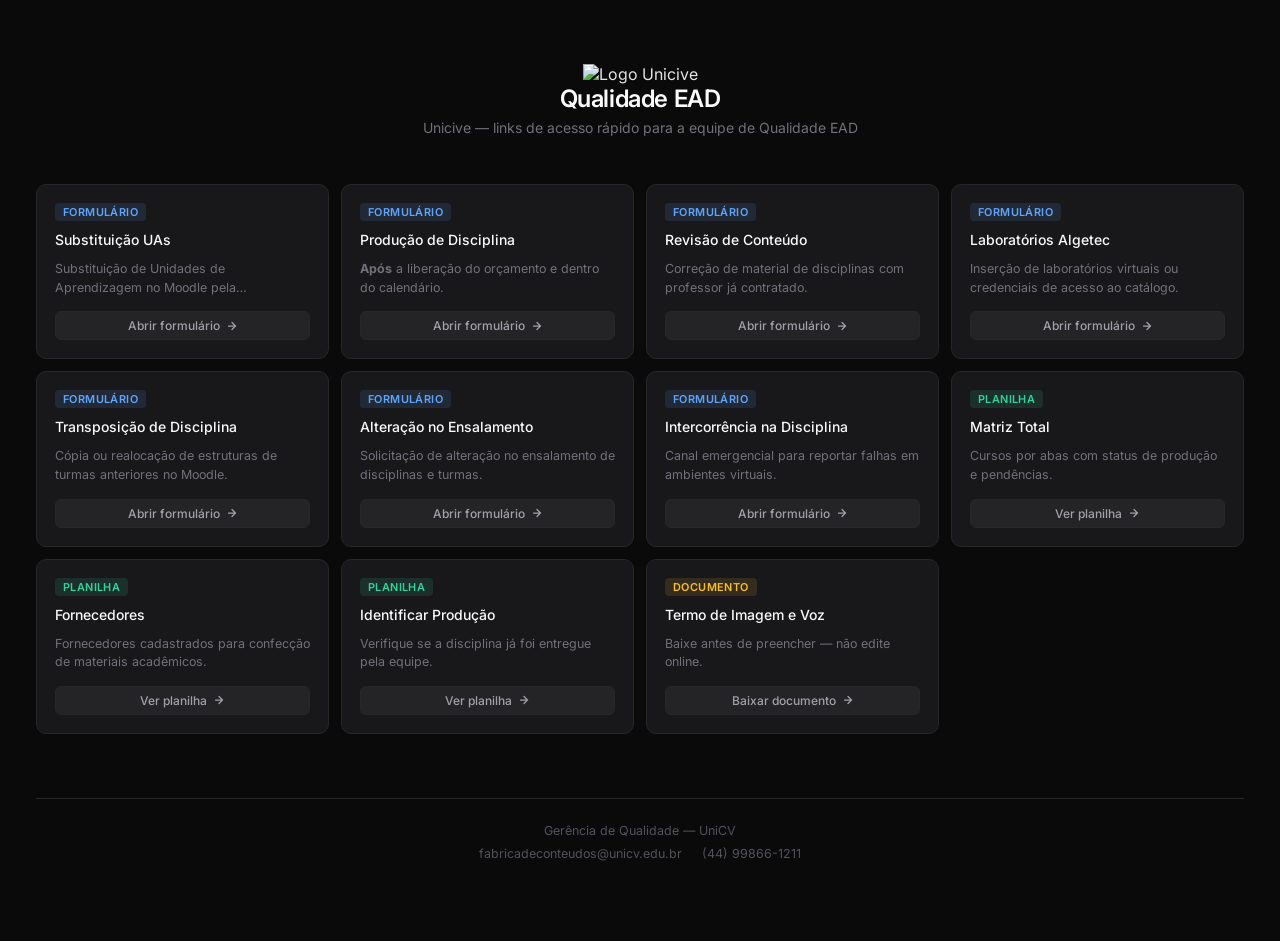
==== Gerência de Qualidade.html @ 71dc6429 "feat: add project assets and configure Live Server port settings" ====
<!DOCTYPE html>
<html lang="pt-BR">
<head>
  <meta charset="UTF-8">
  <meta name="viewport" content="width=device-width, initial-scale=1.0">
  <title>Qualidade EAD — Unicive</title>
  <link rel="preconnect" href="https://fonts.googleapis.com">
  <link rel="preconnect" href="https://fonts.gstatic.com" crossorigin>
  <link href="https://fonts.googleapis.com/css2?family=Inter:wght@400;500;600&display=swap" rel="stylesheet">
  <style>
    /* fluid container grows on large screens */
    * { box-sizing: border-box; margin: 0; padding: 0; }

    body {
      font-family: 'Inter', sans-serif;
      background: #0a0a0b;
      color: #e4e4e7;
      min-height: 100vh;
      -webkit-font-smoothing: antialiased;
    }

    .wrap {
      max-width: 1280px;
      margin: 0 auto;
      padding: 72px 48px 96px;
    }

    /* — Header — */
    .header {
      text-align: center;
      margin-bottom: 48px;
    }
    h1 {
      font-size: 1.5rem;
      font-weight: 600;
      color: #fafafa;
      letter-spacing: -.4px;
      margin-bottom: 6px;
    }
    .sub {
      font-size: .875rem;
      color: #71717a;
    }

    /* — Card button — */
    .btn {
      display: inline-flex;
      align-items: center;
      gap: 6px;
      margin-top: 4px;
      padding: 6px 12px;
      border-radius: 6px;
      background: rgba(255,255,255,.05);
      border: 1px solid #27272a;
      font-size: .75rem;
      font-weight: 500;
      color: #a1a1aa;
      cursor: pointer;
      transition: background .15s, border-color .15s, color .15s;
      width: 100%;
      justify-content: center;
    }
    a.card:hover .btn {
      background: rgba(255,255,255,.09);
      border-color: #3f3f46;
      color: #fafafa;
    }
    .btn svg {
      width: 12px; height: 12px; flex-shrink: 0;
      transition: transform .2s ease;
    }
    a.card:hover .btn svg { transform: translateX(4px); }

    /* — Stagger fade-in — */
    @keyframes fadeUp {
      from { opacity: 0; transform: translateY(10px); }
      to   { opacity: 1; transform: translateY(0); }
    }
    a.card {
      animation: fadeUp .35s ease both;
    }
    a.card:nth-child(1)  { animation-delay: .03s }
    a.card:nth-child(2)  { animation-delay: .06s }
    a.card:nth-child(3)  { animation-delay: .09s }
    a.card:nth-child(4)  { animation-delay: .12s }
    a.card:nth-child(5)  { animation-delay: .15s }
    a.card:nth-child(6)  { animation-delay: .18s }
    a.card:nth-child(7)  { animation-delay: .21s }
    a.card:nth-child(8)  { animation-delay: .24s }
    a.card:nth-child(9)  { animation-delay: .27s }
    a.card:nth-child(10) { animation-delay: .30s }
    a.card:nth-child(11) { animation-delay: .33s }

    /* — Grid — */
    .grid {
      display: grid;
      grid-template-columns: repeat(4, 1fr);
      gap: 12px;
    }

    /* — Card — */
    a.card {
      display: flex;
      flex-direction: column;
      gap: 10px;
      padding: 18px;
      background: #18181b;
      border: 1px solid #27272a;
      border-radius: 10px;
      text-decoration: none;
      color: inherit;
      transition: background .2s, border-color .2s, transform .2s, box-shadow .2s;
    }
    a.card:hover {
      background: #1c1c1f;
      border-color: #3f3f46;
      transform: translateY(-3px);
      box-shadow: 0 12px 32px rgba(0,0,0,.5);
    }

    .badge {
      display: inline-block;
      font-size: .68rem;
      font-weight: 600;
      letter-spacing: .4px;
      text-transform: uppercase;
      padding: 2px 8px;
      border-radius: 4px;
      width: fit-content;
    }
    .badge-form  { background: rgba(96,165,250,.12); color: #60a5fa; }
    .badge-sheet { background: rgba(52,211,153,.12);  color: #34d399; }
    .badge-doc   { background: rgba(251,191,36,.12);  color: #fbbf24; }

    .card-title {
      font-size: .875rem;
      font-weight: 500;
      color: #fafafa;
      line-height: 1.35;
    }
    .card-desc {
      font-size: .78rem;
      color: #71717a;
      line-height: 1.5;
      flex: 1;
      display: -webkit-box;
      -webkit-line-clamp: 2;
      -webkit-box-orient: vertical;
      overflow: hidden;
    }

    /* — Footer — */
    footer {
      margin-top: 64px;
      padding-top: 24px;
      border-top: 1px solid #27272a;
      font-size: .78rem;
      color: #52525b;
      display: flex;
      flex-direction: column;
      align-items: center;
      gap: 8px;
      text-align: center;
    }
    .footer-links { display: flex; gap: 20px; flex-wrap: wrap; justify-content: center; }
    footer a { color: #52525b; text-decoration: none; transition: color .15s; }
    footer a:hover { color: #a1a1aa; }

    /* ── Breakpoints ── */

    /* Large desktops (up to 1600px): 4 cols already set, just tighten padding */
    @media (max-width: 1400px) {
      .wrap { padding: 64px 36px 80px; }
    }

    /* Small desktops / large tablets: 3 cols */
    @media (max-width: 1100px) {
      .grid { grid-template-columns: repeat(3, 1fr); }
      .wrap { padding: 56px 28px 72px; }
    }

    /* Tablets: 2 cols */
    @media (max-width: 720px) {
      .grid { grid-template-columns: repeat(2, 1fr); gap: 10px; }
      .wrap { padding: 40px 20px 60px; }
      h1 { font-size: 1.25rem; }
    }

    /* Mobile: 1 col */
    @media (max-width: 440px) {
      .grid { grid-template-columns: 1fr; }
      .wrap { padding: 32px 16px 52px; }
      h1 { font-size: 1.1rem; }
      a.card { padding: 14px; }
    }
  </style>
</head>
<body>
<div class="wrap">

  <div class="header">
    <img src="logo.svg" alt="Logo Unicive">
    <h1>Qualidade EAD</h1>
    <p class="sub">Unicive — links de acesso rápido para a equipe de Qualidade EAD</p>
  </div>

  <div class="grid">

    <a class="card" href="https://runrun.it/share/form/UvMCXlqWgT1iRnIw" target="_blank" rel="noopener">
      <span class="badge badge-form">Formulário</span>
      <p class="card-title">Substituição UAs</p>
      <p class="card-desc">Substituição de Unidades de Aprendizagem no Moodle pela coordenação.</p>
      <span class="btn">Abrir formulário <svg viewBox="0 0 24 24" fill="none" stroke="currentColor" stroke-width="2.5" stroke-linecap="round"><path d="M5 12h14M12 5l7 7-7 7"/></svg></span>
    </a>

    <a class="card" href="https://runrun.it/share/form/0Vyzsths413RiZTF" target="_blank" rel="noopener">
      <span class="badge badge-form">Formulário</span>
      <p class="card-title">Produção de Disciplina</p>
      <p class="card-desc"><strong>Após</strong> a liberação do orçamento e dentro do calendário.</p>
      <span class="btn">Abrir formulário <svg viewBox="0 0 24 24" fill="none" stroke="currentColor" stroke-width="2.5" stroke-linecap="round"><path d="M5 12h14M12 5l7 7-7 7"/></svg></span>
    </a>

    <a class="card" href="https://runrun.it/share/form/S6bYgNSSg16I5kpz" target="_blank" rel="noopener">
      <span class="badge badge-form">Formulário</span>
      <p class="card-title">Revisão de Conteúdo</p>
      <p class="card-desc">Correção de material de disciplinas com professor já contratado.</p>
      <span class="btn">Abrir formulário <svg viewBox="0 0 24 24" fill="none" stroke="currentColor" stroke-width="2.5" stroke-linecap="round"><path d="M5 12h14M12 5l7 7-7 7"/></svg></span>
    </a>

    <a class="card" href="https://runrun.it/share/form/FIbqNz6nEiJIp_tn" target="_blank" rel="noopener">
      <span class="badge badge-form">Formulário</span>
      <p class="card-title">Laboratórios Algetec</p>
      <p class="card-desc">Inserção de laboratórios virtuais ou credenciais de acesso ao catálogo.</p>
      <span class="btn">Abrir formulário <svg viewBox="0 0 24 24" fill="none" stroke="currentColor" stroke-width="2.5" stroke-linecap="round"><path d="M5 12h14M12 5l7 7-7 7"/></svg></span>
    </a>

    <a class="card" href="https://runrun.it/share/form/7E9oxLa6huRSuppD" target="_blank" rel="noopener">
      <span class="badge badge-form">Formulário</span>
      <p class="card-title">Transposição de Disciplina</p>
      <p class="card-desc">Cópia ou realocação de estruturas de turmas anteriores no Moodle.</p>
      <span class="btn">Abrir formulário <svg viewBox="0 0 24 24" fill="none" stroke="currentColor" stroke-width="2.5" stroke-linecap="round"><path d="M5 12h14M12 5l7 7-7 7"/></svg></span>
    </a>

    <a class="card" href="https://runrun.it/share/form/qeu8bL6aFPXRz3Ip" target="_blank" rel="noopener">
      <span class="badge badge-form">Formulário</span>
      <p class="card-title">Alteração no Ensalamento</p>
      <p class="card-desc">Solicitação de alteração no ensalamento de disciplinas e turmas.</p>
      <span class="btn">Abrir formulário <svg viewBox="0 0 24 24" fill="none" stroke="currentColor" stroke-width="2.5" stroke-linecap="round"><path d="M5 12h14M12 5l7 7-7 7"/></svg></span>
    </a>

    <a class="card" href="https://runrun.it/share/form/XY16iflMIi8t0_rU" target="_blank" rel="noopener">
      <span class="badge badge-form">Formulário</span>
      <p class="card-title">Intercorrência na Disciplina</p>
      <p class="card-desc">Canal emergencial para reportar falhas em ambientes virtuais.</p>
      <span class="btn">Abrir formulário <svg viewBox="0 0 24 24" fill="none" stroke="currentColor" stroke-width="2.5" stroke-linecap="round"><path d="M5 12h14M12 5l7 7-7 7"/></svg></span>
    </a>

    <a class="card" href="https://docs.google.com/spreadsheets/d/101m5s-qMh2T-IgPeoS_BeTkS9Az1cNNQ4LvA1fuymQo/edit?gid=1886870602" target="_blank" rel="noopener">
      <span class="badge badge-sheet">Planilha</span>
      <p class="card-title">Matriz Total</p>
      <p class="card-desc">Cursos por abas com status de produção e pendências.</p>
      <span class="btn">Ver planilha <svg viewBox="0 0 24 24" fill="none" stroke="currentColor" stroke-width="2.5" stroke-linecap="round"><path d="M5 12h14M12 5l7 7-7 7"/></svg></span>
    </a>

    <a class="card" href="https://docs.google.com/spreadsheets/d/1RUAUDkiFKtbMwJzZFsLuruGt8J5fYvOsbNyUq6jo9Ig/edit?gid=1143043374" target="_blank" rel="noopener">
      <span class="badge badge-sheet">Planilha</span>
      <p class="card-title">Fornecedores</p>
      <p class="card-desc">Fornecedores cadastrados para confecção de materiais acadêmicos.</p>
      <span class="btn">Ver planilha <svg viewBox="0 0 24 24" fill="none" stroke="currentColor" stroke-width="2.5" stroke-linecap="round"><path d="M5 12h14M12 5l7 7-7 7"/></svg></span>
    </a>

    <a class="card" href="https://docs.google.com/spreadsheets/d/1ospp6e2L02UHIhVf69Wh7M__BaYWE_qShFGlPBnE34o/edit?gid=12991798" target="_blank" rel="noopener">
      <span class="badge badge-sheet">Planilha</span>
      <p class="card-title">Identificar Produção</p>
      <p class="card-desc">Verifique se a disciplina já foi entregue pela equipe.</p>
      <span class="btn">Ver planilha <svg viewBox="0 0 24 24" fill="none" stroke="currentColor" stroke-width="2.5" stroke-linecap="round"><path d="M5 12h14M12 5l7 7-7 7"/></svg></span>
    </a>

    <a class="card" href="https://docs.google.com/document/d/1w126FSK_g724o0vfdFe8SNcCQPbvOquythyNoyGgrNc/edit?tab=t.0" target="_blank" rel="noopener">
      <span class="badge badge-doc">Documento</span>
      <p class="card-title">Termo de Imagem e Voz</p>
      <p class="card-desc">Baixe antes de preencher — não edite online.</p>
      <span class="btn">Baixar documento <svg viewBox="0 0 24 24" fill="none" stroke="currentColor" stroke-width="2.5" stroke-linecap="round"><path d="M5 12h14M12 5l7 7-7 7"/></svg></span>
    </a>

  </div>

  <footer>
    <span>Gerência de Qualidade — UniCV</span>
    <div class="footer-links">
      <a href="mailto:fabricadeconteudos@unicv.edu.br">fabricadeconteudos@unicv.edu.br</a>
      <span>(44) 99866-1211</span>
    </div>
  </footer>

</div>
</body>
</html>
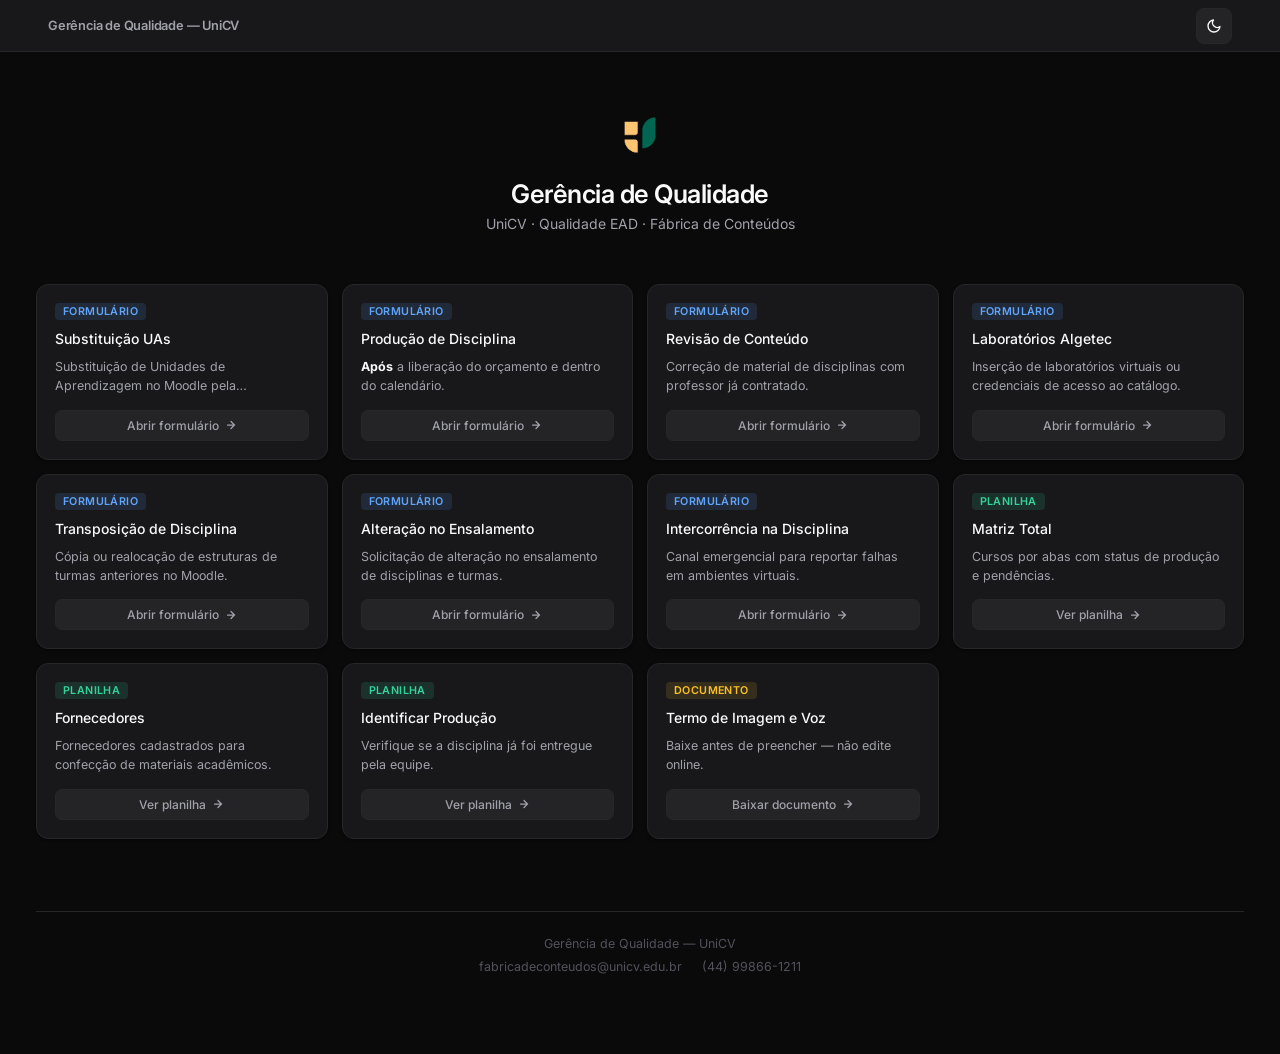
==== commit c4f073e5: "Please provide the code changes or file diffs you would like me to summarize." ====
--- a/Gerência de Qualidade.html
+++ b/Gerência de Qualidade.html
@@ -1,285 +1,431 @@
 <!DOCTYPE html>
-<html lang="pt-BR">
+<html lang="pt-BR" data-theme="dark">
 <head>
   <meta charset="UTF-8">
   <meta name="viewport" content="width=device-width, initial-scale=1.0">
-  <title>Qualidade EAD — Unicive</title>
+  <title>Gerência de Qualidade — UniCV</title>
   <link rel="preconnect" href="https://fonts.googleapis.com">
   <link rel="preconnect" href="https://fonts.gstatic.com" crossorigin>
   <link href="https://fonts.googleapis.com/css2?family=Inter:wght@400;500;600&display=swap" rel="stylesheet">
   <style>
-    /* fluid container grows on large screens */
-    * { box-sizing: border-box; margin: 0; padding: 0; }
+    /* ── Tokens ── */
+    :root { --ease: cubic-bezier(.4,0,.2,1); }
+
+    [data-theme="dark"] {
+      --bg:           #0a0a0b;
+      --surface:      #18181b;
+      --surface-alt:  #1e1e21;
+      --border:       #27272a;
+      --border-hover: #3f3f46;
+      --text:         #fafafa;
+      --muted:        #a1a1aa;
+      --subtle:       #52525b;
+      --btn-bg:       rgba(255,255,255,.05);
+      --btn-bg-hov:   rgba(255,255,255,.1);
+      --sh-card:      0 1px 3px rgba(0,0,0,.5);
+      --sh-hov-form:  0 12px 32px rgba(96,165,250,.15);
+      --sh-hov-sheet: 0 12px 32px rgba(52,211,153,.12);
+      --sh-hov-doc:   0 12px 32px rgba(251,191,36,.12);
+    }
+
+    [data-theme="light"] {
+      --bg:           #f4f4f5;
+      --surface:      #ffffff;
+      --surface-alt:  #fafafa;
+      --border:       #e4e4e7;
+      --border-hover: #a1a1aa;
+      --text:         #09090b;
+      --muted:        #52525b;
+      --subtle:       #a1a1aa;
+      --btn-bg:       rgba(0,0,0,.04);
+      --btn-bg-hov:   rgba(0,0,0,.08);
+      --sh-card:      0 1px 3px rgba(0,0,0,.08), 0 0 0 1px rgba(0,0,0,.04);
+      --sh-hov-form:  0 12px 32px rgba(96,165,250,.2);
+      --sh-hov-sheet: 0 12px 32px rgba(52,211,153,.16);
+      --sh-hov-doc:   0 12px 32px rgba(251,191,36,.16);
+    }
+
+    *, *::before, *::after { box-sizing: border-box; margin: 0; padding: 0; }
 
     body {
       font-family: 'Inter', sans-serif;
-      background: #0a0a0b;
-      color: #e4e4e7;
+      background: var(--bg);
+      color: var(--text);
       min-height: 100vh;
       -webkit-font-smoothing: antialiased;
-    }
-
+      transition: background .3s var(--ease), color .3s var(--ease);
+    }
+
+    /* ── Topbar ── */
+    .topbar {
+      position: sticky;
+      top: 0; z-index: 99;
+      height: 52px;
+      background: var(--surface);
+      border-bottom: 1px solid var(--border);
+      backdrop-filter: blur(14px);
+      display: flex;
+      align-items: center;
+      justify-content: space-between;
+      padding: 0 48px;
+      transition: background .3s var(--ease), border-color .3s var(--ease);
+    }
+
+    .topbar-brand {
+      font-size: .8rem;
+      font-weight: 600;
+      color: var(--muted);
+      letter-spacing: -.2px;
+      transition: color .3s;
+    }
+
+    #theme-btn {
+      width: 36px; height: 36px;
+      border-radius: 8px;
+      border: 1px solid var(--border);
+      background: var(--btn-bg);
+      color: var(--text);
+      cursor: pointer;
+      display: flex; align-items: center; justify-content: center;
+      transition: background .2s, border-color .2s, transform .25s var(--ease);
+      flex-shrink: 0;
+    }
+    #theme-btn:hover {
+      background: var(--btn-bg-hov);
+      border-color: var(--border-hover);
+      transform: rotate(20deg) scale(1.05);
+    }
+    #theme-btn svg { width: 16px; height: 16px; pointer-events: none; }
+    .i-moon { display: block; }
+    .i-sun  { display: none; }
+    [data-theme="light"] .i-moon { display: none; }
+    [data-theme="light"] .i-sun  { display: block; }
+
+    /* ── Wrapper ── */
     .wrap {
       max-width: 1280px;
       margin: 0 auto;
-      padding: 72px 48px 96px;
-    }
-
-    /* — Header — */
+      padding: 60px 48px 96px;
+    }
+
+    /* ── Header ── */
     .header {
       text-align: center;
-      margin-bottom: 48px;
-    }
+      margin-bottom: 52px;
+      animation: fadeDown .45s var(--ease) both;
+    }
+
+    .logo-img {
+      width: 54px; height: 54px;
+      border-radius: 12px;
+      object-fit: contain;
+      display: block;
+      margin: 0 auto 16px;
+      transition: transform .3s var(--ease);
+    }
+    .logo-img:hover { transform: scale(1.06); }
+
+    .logo-icon {
+      width: 54px; height: 54px;
+      border-radius: 12px;
+      background: linear-gradient(135deg, #5bdc9e, #2fc87e);
+      display: flex; align-items: center; justify-content: center;
+      margin: 0 auto 16px;
+      box-shadow: 0 0 24px rgba(91,220,158,.25);
+      transition: transform .3s var(--ease);
+    }
+    .logo-icon:hover { transform: scale(1.06); }
+    .logo-icon svg { width: 26px; height: 26px; fill: #042819; }
+
     h1 {
-      font-size: 1.5rem;
+      font-size: 1.6rem;
       font-weight: 600;
-      color: #fafafa;
-      letter-spacing: -.4px;
+      color: var(--text);
+      letter-spacing: -.5px;
       margin-bottom: 6px;
+      transition: color .3s;
     }
     .sub {
       font-size: .875rem;
-      color: #71717a;
-    }
-
-    /* — Card button — */
-    .btn {
-      display: inline-flex;
-      align-items: center;
-      gap: 6px;
-      margin-top: 4px;
-      padding: 6px 12px;
-      border-radius: 6px;
-      background: rgba(255,255,255,.05);
-      border: 1px solid #27272a;
-      font-size: .75rem;
-      font-weight: 500;
-      color: #a1a1aa;
-      cursor: pointer;
-      transition: background .15s, border-color .15s, color .15s;
-      width: 100%;
-      justify-content: center;
-    }
-    a.card:hover .btn {
-      background: rgba(255,255,255,.09);
-      border-color: #3f3f46;
-      color: #fafafa;
-    }
-    .btn svg {
-      width: 12px; height: 12px; flex-shrink: 0;
-      transition: transform .2s ease;
-    }
-    a.card:hover .btn svg { transform: translateX(4px); }
-
-    /* — Stagger fade-in — */
-    @keyframes fadeUp {
-      from { opacity: 0; transform: translateY(10px); }
-      to   { opacity: 1; transform: translateY(0); }
-    }
-    a.card {
-      animation: fadeUp .35s ease both;
-    }
-    a.card:nth-child(1)  { animation-delay: .03s }
-    a.card:nth-child(2)  { animation-delay: .06s }
-    a.card:nth-child(3)  { animation-delay: .09s }
-    a.card:nth-child(4)  { animation-delay: .12s }
-    a.card:nth-child(5)  { animation-delay: .15s }
-    a.card:nth-child(6)  { animation-delay: .18s }
-    a.card:nth-child(7)  { animation-delay: .21s }
-    a.card:nth-child(8)  { animation-delay: .24s }
-    a.card:nth-child(9)  { animation-delay: .27s }
-    a.card:nth-child(10) { animation-delay: .30s }
-    a.card:nth-child(11) { animation-delay: .33s }
-
-    /* — Grid — */
+      color: var(--muted);
+      transition: color .3s;
+    }
+
+    /* ── Grid ── */
     .grid {
       display: grid;
       grid-template-columns: repeat(4, 1fr);
-      gap: 12px;
-    }
-
-    /* — Card — */
+      gap: 14px;
+    }
+
+    /* ── Cards ── */
     a.card {
       display: flex;
       flex-direction: column;
       gap: 10px;
       padding: 18px;
-      background: #18181b;
-      border: 1px solid #27272a;
-      border-radius: 10px;
+      background: var(--surface);
+      border: 1px solid var(--border);
+      border-radius: 12px;
       text-decoration: none;
       color: inherit;
-      transition: background .2s, border-color .2s, transform .2s, box-shadow .2s;
-    }
-    a.card:hover {
-      background: #1c1c1f;
-      border-color: #3f3f46;
-      transform: translateY(-3px);
-      box-shadow: 0 12px 32px rgba(0,0,0,.5);
-    }
-
+      box-shadow: var(--sh-card);
+      position: relative;
+      overflow: hidden;
+      transition:
+        background .22s var(--ease),
+        border-color .22s var(--ease),
+        transform .22s var(--ease),
+        box-shadow .22s var(--ease);
+
+      animation: fadeUp .4s var(--ease) both;
+    }
+
+    /* Top accent line per type */
+    a.card::before {
+      content: '';
+      position: absolute;
+      top: 0; left: 0; right: 0; height: 2px;
+      background: var(--accent-color, #5bdc9e);
+      transform: scaleX(0);
+      transform-origin: left;
+      transition: transform .28s var(--ease);
+    }
+    a.card:hover::before { transform: scaleX(1); }
+
+    a.card.f { --accent-color: #60a5fa; }
+    a.card.s { --accent-color: #34d399; }
+    a.card.d { --accent-color: #fbbf24; }
+
+    a.card:hover { background: var(--surface-alt); border-color: var(--border-hover); transform: translateY(-4px); }
+    a.card.f:hover { box-shadow: var(--sh-hov-form); }
+    a.card.s:hover { box-shadow: var(--sh-hov-sheet); }
+    a.card.d:hover { box-shadow: var(--sh-hov-doc); }
+
+    /* Stagger */
+    a.card:nth-child(1)  { animation-delay:.04s }
+    a.card:nth-child(2)  { animation-delay:.08s }
+    a.card:nth-child(3)  { animation-delay:.12s }
+    a.card:nth-child(4)  { animation-delay:.16s }
+    a.card:nth-child(5)  { animation-delay:.20s }
+    a.card:nth-child(6)  { animation-delay:.24s }
+    a.card:nth-child(7)  { animation-delay:.28s }
+    a.card:nth-child(8)  { animation-delay:.32s }
+    a.card:nth-child(9)  { animation-delay:.36s }
+    a.card:nth-child(10) { animation-delay:.40s }
+    a.card:nth-child(11) { animation-delay:.44s }
+
+    /* ── Badge ── */
     .badge {
       display: inline-block;
-      font-size: .68rem;
-      font-weight: 600;
-      letter-spacing: .4px;
-      text-transform: uppercase;
-      padding: 2px 8px;
-      border-radius: 4px;
+      font-size: .67rem; font-weight: 600;
+      letter-spacing: .4px; text-transform: uppercase;
+      padding: 2px 8px; border-radius: 4px;
       width: fit-content;
     }
-    .badge-form  { background: rgba(96,165,250,.12); color: #60a5fa; }
-    .badge-sheet { background: rgba(52,211,153,.12);  color: #34d399; }
-    .badge-doc   { background: rgba(251,191,36,.12);  color: #fbbf24; }
-
-    .card-title {
-      font-size: .875rem;
-      font-weight: 500;
-      color: #fafafa;
-      line-height: 1.35;
-    }
-    .card-desc {
-      font-size: .78rem;
-      color: #71717a;
-      line-height: 1.5;
-      flex: 1;
+    .bf { background: rgba(96,165,250,.13); color: #60a5fa; }
+    .bs { background: rgba(52,211,153,.13);  color: #34d399; }
+    .bd { background: rgba(251,191,36,.13);  color: #fbbf24; }
+    [data-theme="light"] .bf { background: rgba(96,165,250,.15); }
+    [data-theme="light"] .bs { background: rgba(52,211,153,.15); }
+    [data-theme="light"] .bd { background: rgba(251,191,36,.15); }
+
+    /* ── Card text ── */
+    .ct {
+      font-size: .875rem; font-weight: 500;
+      color: var(--text); line-height: 1.3;
+      transition: color .3s;
+    }
+    .cd {
+      font-size: .78rem; color: var(--muted);
+      line-height: 1.5; flex: 1;
       display: -webkit-box;
       -webkit-line-clamp: 2;
       -webkit-box-orient: vertical;
       overflow: hidden;
-    }
-
-    /* — Footer — */
+      transition: color .3s;
+    }
+    .cd strong { color: var(--text); }
+
+    /* ── Button ── */
+    .btn {
+      display: inline-flex; align-items: center;
+      justify-content: center; gap: 6px;
+      margin-top: 4px; padding: 7px 12px;
+      border-radius: 7px;
+      background: var(--btn-bg);
+      border: 1px solid var(--border);
+      font-size: .75rem; font-weight: 500;
+      color: var(--muted);
+      width: 100%;
+      transition: background .2s, border-color .2s, color .2s;
+    }
+    .btn svg { width: 12px; height: 12px; flex-shrink: 0; transition: transform .22s var(--ease); }
+    a.card:hover .btn { background: var(--btn-bg-hov); border-color: var(--border-hover); color: var(--text); }
+    a.card:hover .btn svg { transform: translateX(4px); }
+
+    /* ── Footer ── */
     footer {
-      margin-top: 64px;
-      padding-top: 24px;
-      border-top: 1px solid #27272a;
-      font-size: .78rem;
-      color: #52525b;
-      display: flex;
-      flex-direction: column;
-      align-items: center;
-      gap: 8px;
-      text-align: center;
-    }
-    .footer-links { display: flex; gap: 20px; flex-wrap: wrap; justify-content: center; }
-    footer a { color: #52525b; text-decoration: none; transition: color .15s; }
-    footer a:hover { color: #a1a1aa; }
-
-    /* ── Breakpoints ── */
-
-    /* Large desktops (up to 1600px): 4 cols already set, just tighten padding */
-    @media (max-width: 1400px) {
-      .wrap { padding: 64px 36px 80px; }
-    }
-
-    /* Small desktops / large tablets: 3 cols */
-    @media (max-width: 1100px) {
-      .grid { grid-template-columns: repeat(3, 1fr); }
-      .wrap { padding: 56px 28px 72px; }
-    }
-
-    /* Tablets: 2 cols */
-    @media (max-width: 720px) {
-      .grid { grid-template-columns: repeat(2, 1fr); gap: 10px; }
-      .wrap { padding: 40px 20px 60px; }
-      h1 { font-size: 1.25rem; }
-    }
-
-    /* Mobile: 1 col */
-    @media (max-width: 440px) {
-      .grid { grid-template-columns: 1fr; }
-      .wrap { padding: 32px 16px 52px; }
-      h1 { font-size: 1.1rem; }
-      a.card { padding: 14px; }
-    }
+      margin-top: 72px; padding-top: 24px;
+      border-top: 1px solid var(--border);
+      font-size: .78rem; color: var(--subtle);
+      display: flex; flex-direction: column;
+      align-items: center; gap: 8px; text-align: center;
+      transition: color .3s, border-color .3s;
+      animation: fadeUp .5s .25s var(--ease) both;
+    }
+    .fl { display: flex; gap: 20px; flex-wrap: wrap; justify-content: center; }
+    footer a { color: var(--subtle); text-decoration: none; transition: color .15s; }
+    footer a:hover { color: var(--muted); }
+
+    /* ── Animations ── */
+    @keyframes fadeDown {
+      from { opacity:0; transform:translateY(-12px); }
+      to   { opacity:1; transform:translateY(0); }
+    }
+    @keyframes fadeUp {
+      from { opacity:0; transform:translateY(12px); }
+      to   { opacity:1; transform:translateY(0); }
+    }
+
+    /* ── Responsive ── */
+    @media (max-width:1400px) { .wrap { padding:56px 36px 80px; } }
+    @media (max-width:1100px) {
+      .grid { grid-template-columns:repeat(3,1fr); }
+      .wrap { padding:48px 28px 72px; }
+      .topbar { padding:0 28px; }
+    }
+    @media (max-width:720px) {
+      .grid { grid-template-columns:repeat(2,1fr); gap:10px; }
+      .wrap { padding:36px 20px 60px; }
+      .topbar { padding:0 20px; }
+      h1 { font-size:1.3rem; }
+    }
+    @media (max-width:440px) {
+      .grid { grid-template-columns:1fr; }
+      .wrap { padding:28px 16px 52px; }
+      a.card { padding:14px; }
+      h1 { font-size:1.1rem; }
+    }
+
+    ::-webkit-scrollbar { width:5px; }
+    ::-webkit-scrollbar-track { background:transparent; }
+    ::-webkit-scrollbar-thumb { background:var(--border); border-radius:99px; }
   </style>
 </head>
 <body>
+
+<!-- Topbar -->
+<div class="topbar">
+  <span class="topbar-brand">Gerência de Qualidade — UniCV</span>
+  <button id="theme-btn" aria-label="Alternar tema" title="Claro / Escuro">
+    <svg class="i-moon" viewBox="0 0 24 24" fill="none" stroke="currentColor" stroke-width="2" stroke-linecap="round" stroke-linejoin="round">
+      <path d="M21 12.79A9 9 0 1 1 11.21 3 7 7 0 0 0 21 12.79z"/>
+    </svg>
+    <svg class="i-sun" viewBox="0 0 24 24" fill="none" stroke="currentColor" stroke-width="2" stroke-linecap="round" stroke-linejoin="round">
+      <circle cx="12" cy="12" r="5"/>
+      <line x1="12" y1="1" x2="12" y2="3"/><line x1="12" y1="21" x2="12" y2="23"/>
+      <line x1="4.22" y1="4.22" x2="5.64" y2="5.64"/><line x1="18.36" y1="18.36" x2="19.78" y2="19.78"/>
+      <line x1="1" y1="12" x2="3" y2="12"/><line x1="21" y1="12" x2="23" y2="12"/>
+      <line x1="4.22" y1="19.78" x2="5.64" y2="18.36"/><line x1="18.36" y1="5.64" x2="19.78" y2="4.22"/>
+    </svg>
+  </button>
+</div>
+
 <div class="wrap">
 
+  <!-- Header -->
   <div class="header">
-    <img src="logo.svg" alt="Logo Unicive">
-    <h1>Qualidade EAD</h1>
-    <p class="sub">Unicive — links de acesso rápido para a equipe de Qualidade EAD</p>
+    <img
+      src="logo.png"
+      alt="Logo UniCV"
+      class="logo-img"
+      onerror="this.style.display='none'; document.getElementById('logo-icon').style.display='flex';"
+    >
+    <div class="logo-icon" id="logo-icon" style="display:none">
+      <svg viewBox="0 0 24 24"><path d="M12 2L2 7l10 5 10-5-10-5zM2 17l10 5 10-5M2 12l10 5 10-5"/></svg>
+    </div>
+    <h1>Gerência de Qualidade</h1>
+    <p class="sub">UniCV · Qualidade EAD · Fábrica de Conteúdos</p>
   </div>
 
+  <!-- Grid -->
   <div class="grid">
 
-    <a class="card" href="https://runrun.it/share/form/UvMCXlqWgT1iRnIw" target="_blank" rel="noopener">
-      <span class="badge badge-form">Formulário</span>
-      <p class="card-title">Substituição UAs</p>
-      <p class="card-desc">Substituição de Unidades de Aprendizagem no Moodle pela coordenação.</p>
-      <span class="btn">Abrir formulário <svg viewBox="0 0 24 24" fill="none" stroke="currentColor" stroke-width="2.5" stroke-linecap="round"><path d="M5 12h14M12 5l7 7-7 7"/></svg></span>
-    </a>
-
-    <a class="card" href="https://runrun.it/share/form/0Vyzsths413RiZTF" target="_blank" rel="noopener">
-      <span class="badge badge-form">Formulário</span>
-      <p class="card-title">Produção de Disciplina</p>
-      <p class="card-desc"><strong>Após</strong> a liberação do orçamento e dentro do calendário.</p>
-      <span class="btn">Abrir formulário <svg viewBox="0 0 24 24" fill="none" stroke="currentColor" stroke-width="2.5" stroke-linecap="round"><path d="M5 12h14M12 5l7 7-7 7"/></svg></span>
-    </a>
-
-    <a class="card" href="https://runrun.it/share/form/S6bYgNSSg16I5kpz" target="_blank" rel="noopener">
-      <span class="badge badge-form">Formulário</span>
-      <p class="card-title">Revisão de Conteúdo</p>
-      <p class="card-desc">Correção de material de disciplinas com professor já contratado.</p>
-      <span class="btn">Abrir formulário <svg viewBox="0 0 24 24" fill="none" stroke="currentColor" stroke-width="2.5" stroke-linecap="round"><path d="M5 12h14M12 5l7 7-7 7"/></svg></span>
-    </a>
-
-    <a class="card" href="https://runrun.it/share/form/FIbqNz6nEiJIp_tn" target="_blank" rel="noopener">
-      <span class="badge badge-form">Formulário</span>
-      <p class="card-title">Laboratórios Algetec</p>
-      <p class="card-desc">Inserção de laboratórios virtuais ou credenciais de acesso ao catálogo.</p>
-      <span class="btn">Abrir formulário <svg viewBox="0 0 24 24" fill="none" stroke="currentColor" stroke-width="2.5" stroke-linecap="round"><path d="M5 12h14M12 5l7 7-7 7"/></svg></span>
-    </a>
-
-    <a class="card" href="https://runrun.it/share/form/7E9oxLa6huRSuppD" target="_blank" rel="noopener">
-      <span class="badge badge-form">Formulário</span>
-      <p class="card-title">Transposição de Disciplina</p>
-      <p class="card-desc">Cópia ou realocação de estruturas de turmas anteriores no Moodle.</p>
-      <span class="btn">Abrir formulário <svg viewBox="0 0 24 24" fill="none" stroke="currentColor" stroke-width="2.5" stroke-linecap="round"><path d="M5 12h14M12 5l7 7-7 7"/></svg></span>
-    </a>
-
-    <a class="card" href="https://runrun.it/share/form/qeu8bL6aFPXRz3Ip" target="_blank" rel="noopener">
-      <span class="badge badge-form">Formulário</span>
-      <p class="card-title">Alteração no Ensalamento</p>
-      <p class="card-desc">Solicitação de alteração no ensalamento de disciplinas e turmas.</p>
-      <span class="btn">Abrir formulário <svg viewBox="0 0 24 24" fill="none" stroke="currentColor" stroke-width="2.5" stroke-linecap="round"><path d="M5 12h14M12 5l7 7-7 7"/></svg></span>
-    </a>
-
-    <a class="card" href="https://runrun.it/share/form/XY16iflMIi8t0_rU" target="_blank" rel="noopener">
-      <span class="badge badge-form">Formulário</span>
-      <p class="card-title">Intercorrência na Disciplina</p>
-      <p class="card-desc">Canal emergencial para reportar falhas em ambientes virtuais.</p>
-      <span class="btn">Abrir formulário <svg viewBox="0 0 24 24" fill="none" stroke="currentColor" stroke-width="2.5" stroke-linecap="round"><path d="M5 12h14M12 5l7 7-7 7"/></svg></span>
-    </a>
-
-    <a class="card" href="https://docs.google.com/spreadsheets/d/101m5s-qMh2T-IgPeoS_BeTkS9Az1cNNQ4LvA1fuymQo/edit?gid=1886870602" target="_blank" rel="noopener">
-      <span class="badge badge-sheet">Planilha</span>
-      <p class="card-title">Matriz Total</p>
-      <p class="card-desc">Cursos por abas com status de produção e pendências.</p>
+    <a class="card f" href="https://runrun.it/share/form/UvMCXlqWgT1iRnIw" target="_blank" rel="noopener">
+      <span class="badge bf">Formulário</span>
+      <p class="ct">Substituição UAs</p>
+      <p class="cd">Substituição de Unidades de Aprendizagem no Moodle pela coordenação.</p>
+      <span class="btn">Abrir formulário <svg viewBox="0 0 24 24" fill="none" stroke="currentColor" stroke-width="2.5" stroke-linecap="round"><path d="M5 12h14M12 5l7 7-7 7"/></svg></span>
+    </a>
+
+    <a class="card f" href="https://runrun.it/share/form/0Vyzsths413RiZTF" target="_blank" rel="noopener">
+      <span class="badge bf">Formulário</span>
+      <p class="ct">Produção de Disciplina</p>
+      <p class="cd"><strong>Após</strong> a liberação do orçamento e dentro do calendário.</p>
+      <span class="btn">Abrir formulário <svg viewBox="0 0 24 24" fill="none" stroke="currentColor" stroke-width="2.5" stroke-linecap="round"><path d="M5 12h14M12 5l7 7-7 7"/></svg></span>
+    </a>
+
+    <a class="card f" href="https://runrun.it/share/form/S6bYgNSSg16I5kpz" target="_blank" rel="noopener">
+      <span class="badge bf">Formulário</span>
+      <p class="ct">Revisão de Conteúdo</p>
+      <p class="cd">Correção de material de disciplinas com professor já contratado.</p>
+      <span class="btn">Abrir formulário <svg viewBox="0 0 24 24" fill="none" stroke="currentColor" stroke-width="2.5" stroke-linecap="round"><path d="M5 12h14M12 5l7 7-7 7"/></svg></span>
+    </a>
+
+    <a class="card f" href="https://runrun.it/share/form/FIbqNz6nEiJIp_tn" target="_blank" rel="noopener">
+      <span class="badge bf">Formulário</span>
+      <p class="ct">Laboratórios Algetec</p>
+      <p class="cd">Inserção de laboratórios virtuais ou credenciais de acesso ao catálogo.</p>
+      <span class="btn">Abrir formulário <svg viewBox="0 0 24 24" fill="none" stroke="currentColor" stroke-width="2.5" stroke-linecap="round"><path d="M5 12h14M12 5l7 7-7 7"/></svg></span>
+    </a>
+
+    <a class="card f" href="https://runrun.it/share/form/7E9oxLa6huRSuppD" target="_blank" rel="noopener">
+      <span class="badge bf">Formulário</span>
+      <p class="ct">Transposição de Disciplina</p>
+      <p class="cd">Cópia ou realocação de estruturas de turmas anteriores no Moodle.</p>
+      <span class="btn">Abrir formulário <svg viewBox="0 0 24 24" fill="none" stroke="currentColor" stroke-width="2.5" stroke-linecap="round"><path d="M5 12h14M12 5l7 7-7 7"/></svg></span>
+    </a>
+
+    <a class="card f" href="https://runrun.it/share/form/qeu8bL6aFPXRz3Ip" target="_blank" rel="noopener">
+      <span class="badge bf">Formulário</span>
+      <p class="ct">Alteração no Ensalamento</p>
+      <p class="cd">Solicitação de alteração no ensalamento de disciplinas e turmas.</p>
+      <span class="btn">Abrir formulário <svg viewBox="0 0 24 24" fill="none" stroke="currentColor" stroke-width="2.5" stroke-linecap="round"><path d="M5 12h14M12 5l7 7-7 7"/></svg></span>
+    </a>
+
+    <a class="card f" href="https://runrun.it/share/form/XY16iflMIi8t0_rU" target="_blank" rel="noopener">
+      <span class="badge bf">Formulário</span>
+      <p class="ct">Intercorrência na Disciplina</p>
+      <p class="cd">Canal emergencial para reportar falhas em ambientes virtuais.</p>
+      <span class="btn">Abrir formulário <svg viewBox="0 0 24 24" fill="none" stroke="currentColor" stroke-width="2.5" stroke-linecap="round"><path d="M5 12h14M12 5l7 7-7 7"/></svg></span>
+    </a>
+
+    <a class="card s" href="https://docs.google.com/spreadsheets/d/101m5s-qMh2T-IgPeoS_BeTkS9Az1cNNQ4LvA1fuymQo/edit?gid=1886870602" target="_blank" rel="noopener">
+      <span class="badge bs">Planilha</span>
+      <p class="ct">Matriz Total</p>
+      <p class="cd">Cursos por abas com status de produção e pendências.</p>
       <span class="btn">Ver planilha <svg viewBox="0 0 24 24" fill="none" stroke="currentColor" stroke-width="2.5" stroke-linecap="round"><path d="M5 12h14M12 5l7 7-7 7"/></svg></span>
     </a>
 
-    <a class="card" href="https://docs.google.com/spreadsheets/d/1RUAUDkiFKtbMwJzZFsLuruGt8J5fYvOsbNyUq6jo9Ig/edit?gid=1143043374" target="_blank" rel="noopener">
-      <span class="badge badge-sheet">Planilha</span>
-      <p class="card-title">Fornecedores</p>
-      <p class="card-desc">Fornecedores cadastrados para confecção de materiais acadêmicos.</p>
+    <a class="card s" href="https://docs.google.com/spreadsheets/d/1RUAUDkiFKtbMwJzZFsLuruGt8J5fYvOsbNyUq6jo9Ig/edit?gid=1143043374" target="_blank" rel="noopener">
+      <span class="badge bs">Planilha</span>
+      <p class="ct">Fornecedores</p>
+      <p class="cd">Fornecedores cadastrados para confecção de materiais acadêmicos.</p>
       <span class="btn">Ver planilha <svg viewBox="0 0 24 24" fill="none" stroke="currentColor" stroke-width="2.5" stroke-linecap="round"><path d="M5 12h14M12 5l7 7-7 7"/></svg></span>
     </a>
 
-    <a class="card" href="https://docs.google.com/spreadsheets/d/1ospp6e2L02UHIhVf69Wh7M__BaYWE_qShFGlPBnE34o/edit?gid=12991798" target="_blank" rel="noopener">
-      <span class="badge badge-sheet">Planilha</span>
-      <p class="card-title">Identificar Produção</p>
-      <p class="card-desc">Verifique se a disciplina já foi entregue pela equipe.</p>
+    <a class="card s" href="https://docs.google.com/spreadsheets/d/1ospp6e2L02UHIhVf69Wh7M__BaYWE_qShFGlPBnE34o/edit?gid=12991798" target="_blank" rel="noopener">
+      <span class="badge bs">Planilha</span>
+      <p class="ct">Identificar Produção</p>
+      <p class="cd">Verifique se a disciplina já foi entregue pela equipe.</p>
       <span class="btn">Ver planilha <svg viewBox="0 0 24 24" fill="none" stroke="currentColor" stroke-width="2.5" stroke-linecap="round"><path d="M5 12h14M12 5l7 7-7 7"/></svg></span>
     </a>
 
-    <a class="card" href="https://docs.google.com/document/d/1w126FSK_g724o0vfdFe8SNcCQPbvOquythyNoyGgrNc/edit?tab=t.0" target="_blank" rel="noopener">
-      <span class="badge badge-doc">Documento</span>
-      <p class="card-title">Termo de Imagem e Voz</p>
-      <p class="card-desc">Baixe antes de preencher — não edite online.</p>
+    <a class="card d" href="https://docs.google.com/document/d/1w126FSK_g724o0vfdFe8SNcCQPbvOquythyNoyGgrNc/edit?tab=t.0" target="_blank" rel="noopener">
+      <span class="badge bd">Documento</span>
+      <p class="ct">Termo de Imagem e Voz</p>
+      <p class="cd">Baixe antes de preencher — não edite online.</p>
       <span class="btn">Baixar documento <svg viewBox="0 0 24 24" fill="none" stroke="currentColor" stroke-width="2.5" stroke-linecap="round"><path d="M5 12h14M12 5l7 7-7 7"/></svg></span>
     </a>
 
@@ -287,12 +433,29 @@
 
   <footer>
     <span>Gerência de Qualidade — UniCV</span>
-    <div class="footer-links">
+    <div class="fl">
       <a href="mailto:fabricadeconteudos@unicv.edu.br">fabricadeconteudos@unicv.edu.br</a>
       <span>(44) 99866-1211</span>
     </div>
   </footer>
 
 </div>
+
+<script>
+  const btn  = document.getElementById('theme-btn');
+  const root = document.documentElement;
+  const KEY  = 'qge-theme';
+
+  // Restore saved preference
+  const saved = localStorage.getItem(KEY);
+  if (saved) root.dataset.theme = saved;
+
+  btn.addEventListener('click', () => {
+    const next = root.dataset.theme === 'dark' ? 'light' : 'dark';
+    root.dataset.theme = next;
+    localStorage.setItem(KEY, next);
+  });
+</script>
+
 </body>
 </html>
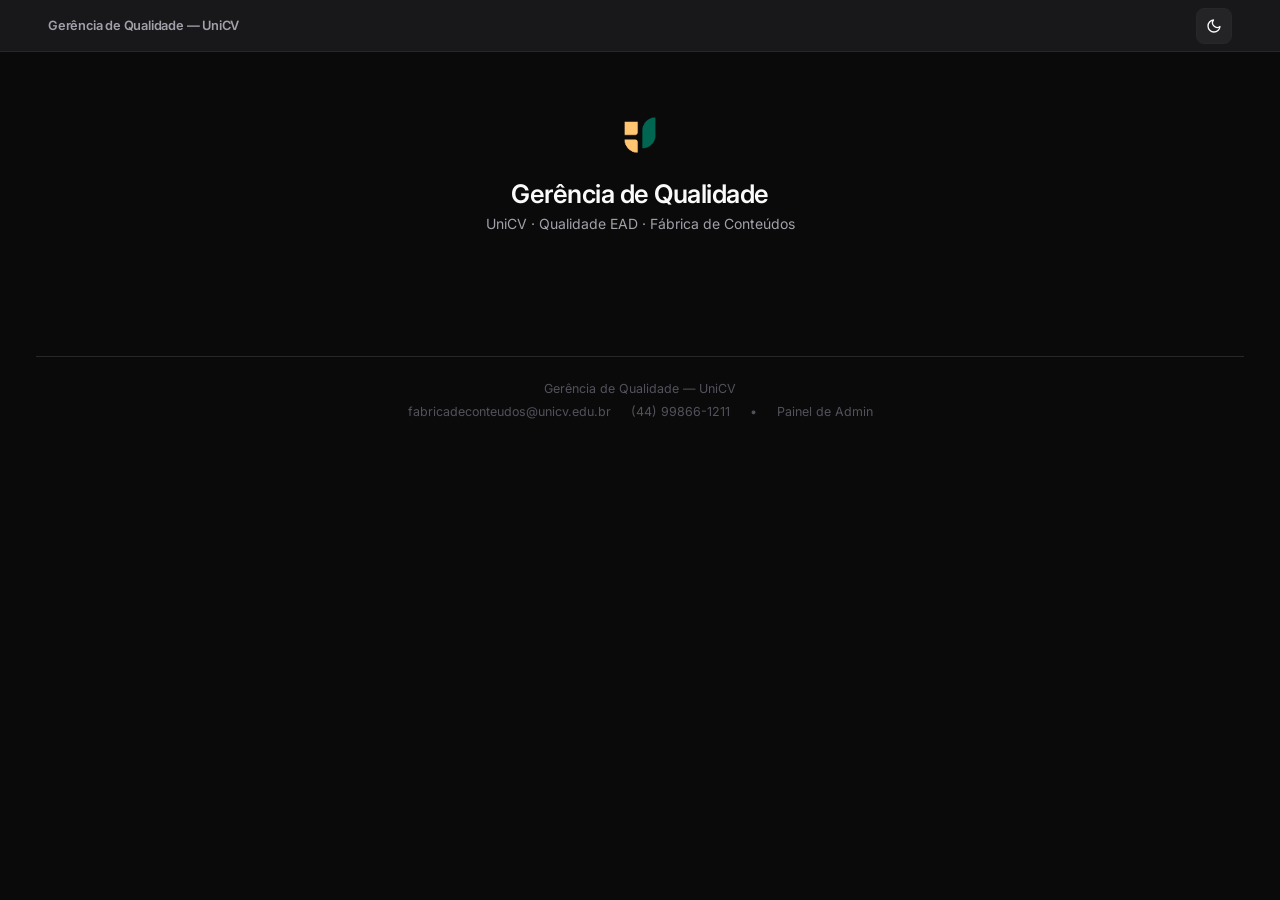
==== commit 602e59fd: "l" ====
--- a/Gerência de Qualidade.html
+++ b/Gerência de Qualidade.html
@@ -345,97 +345,22 @@
     <div class="logo-icon" id="logo-icon" style="display:none">
       <svg viewBox="0 0 24 24"><path d="M12 2L2 7l10 5 10-5-10-5zM2 17l10 5 10-5M2 12l10 5 10-5"/></svg>
     </div>
-    <h1>Gerência de Qualidade</h1>
-    <p class="sub">UniCV · Qualidade EAD · Fábrica de Conteúdos</p>
+    <h1 id="page-title">Gerência de Qualidade</h1>
+    <p class="sub" id="page-subtitle">UniCV · Qualidade EAD · Fábrica de Conteúdos</p>
   </div>
 
   <!-- Grid -->
-  <div class="grid">
-
-    <a class="card f" href="https://runrun.it/share/form/UvMCXlqWgT1iRnIw" target="_blank" rel="noopener">
-      <span class="badge bf">Formulário</span>
-      <p class="ct">Substituição UAs</p>
-      <p class="cd">Substituição de Unidades de Aprendizagem no Moodle pela coordenação.</p>
-      <span class="btn">Abrir formulário <svg viewBox="0 0 24 24" fill="none" stroke="currentColor" stroke-width="2.5" stroke-linecap="round"><path d="M5 12h14M12 5l7 7-7 7"/></svg></span>
-    </a>
-
-    <a class="card f" href="https://runrun.it/share/form/0Vyzsths413RiZTF" target="_blank" rel="noopener">
-      <span class="badge bf">Formulário</span>
-      <p class="ct">Produção de Disciplina</p>
-      <p class="cd"><strong>Após</strong> a liberação do orçamento e dentro do calendário.</p>
-      <span class="btn">Abrir formulário <svg viewBox="0 0 24 24" fill="none" stroke="currentColor" stroke-width="2.5" stroke-linecap="round"><path d="M5 12h14M12 5l7 7-7 7"/></svg></span>
-    </a>
-
-    <a class="card f" href="https://runrun.it/share/form/S6bYgNSSg16I5kpz" target="_blank" rel="noopener">
-      <span class="badge bf">Formulário</span>
-      <p class="ct">Revisão de Conteúdo</p>
-      <p class="cd">Correção de material de disciplinas com professor já contratado.</p>
-      <span class="btn">Abrir formulário <svg viewBox="0 0 24 24" fill="none" stroke="currentColor" stroke-width="2.5" stroke-linecap="round"><path d="M5 12h14M12 5l7 7-7 7"/></svg></span>
-    </a>
-
-    <a class="card f" href="https://runrun.it/share/form/FIbqNz6nEiJIp_tn" target="_blank" rel="noopener">
-      <span class="badge bf">Formulário</span>
-      <p class="ct">Laboratórios Algetec</p>
-      <p class="cd">Inserção de laboratórios virtuais ou credenciais de acesso ao catálogo.</p>
-      <span class="btn">Abrir formulário <svg viewBox="0 0 24 24" fill="none" stroke="currentColor" stroke-width="2.5" stroke-linecap="round"><path d="M5 12h14M12 5l7 7-7 7"/></svg></span>
-    </a>
-
-    <a class="card f" href="https://runrun.it/share/form/7E9oxLa6huRSuppD" target="_blank" rel="noopener">
-      <span class="badge bf">Formulário</span>
-      <p class="ct">Transposição de Disciplina</p>
-      <p class="cd">Cópia ou realocação de estruturas de turmas anteriores no Moodle.</p>
-      <span class="btn">Abrir formulário <svg viewBox="0 0 24 24" fill="none" stroke="currentColor" stroke-width="2.5" stroke-linecap="round"><path d="M5 12h14M12 5l7 7-7 7"/></svg></span>
-    </a>
-
-    <a class="card f" href="https://runrun.it/share/form/qeu8bL6aFPXRz3Ip" target="_blank" rel="noopener">
-      <span class="badge bf">Formulário</span>
-      <p class="ct">Alteração no Ensalamento</p>
-      <p class="cd">Solicitação de alteração no ensalamento de disciplinas e turmas.</p>
-      <span class="btn">Abrir formulário <svg viewBox="0 0 24 24" fill="none" stroke="currentColor" stroke-width="2.5" stroke-linecap="round"><path d="M5 12h14M12 5l7 7-7 7"/></svg></span>
-    </a>
-
-    <a class="card f" href="https://runrun.it/share/form/XY16iflMIi8t0_rU" target="_blank" rel="noopener">
-      <span class="badge bf">Formulário</span>
-      <p class="ct">Intercorrência na Disciplina</p>
-      <p class="cd">Canal emergencial para reportar falhas em ambientes virtuais.</p>
-      <span class="btn">Abrir formulário <svg viewBox="0 0 24 24" fill="none" stroke="currentColor" stroke-width="2.5" stroke-linecap="round"><path d="M5 12h14M12 5l7 7-7 7"/></svg></span>
-    </a>
-
-    <a class="card s" href="https://docs.google.com/spreadsheets/d/101m5s-qMh2T-IgPeoS_BeTkS9Az1cNNQ4LvA1fuymQo/edit?gid=1886870602" target="_blank" rel="noopener">
-      <span class="badge bs">Planilha</span>
-      <p class="ct">Matriz Total</p>
-      <p class="cd">Cursos por abas com status de produção e pendências.</p>
-      <span class="btn">Ver planilha <svg viewBox="0 0 24 24" fill="none" stroke="currentColor" stroke-width="2.5" stroke-linecap="round"><path d="M5 12h14M12 5l7 7-7 7"/></svg></span>
-    </a>
-
-    <a class="card s" href="https://docs.google.com/spreadsheets/d/1RUAUDkiFKtbMwJzZFsLuruGt8J5fYvOsbNyUq6jo9Ig/edit?gid=1143043374" target="_blank" rel="noopener">
-      <span class="badge bs">Planilha</span>
-      <p class="ct">Fornecedores</p>
-      <p class="cd">Fornecedores cadastrados para confecção de materiais acadêmicos.</p>
-      <span class="btn">Ver planilha <svg viewBox="0 0 24 24" fill="none" stroke="currentColor" stroke-width="2.5" stroke-linecap="round"><path d="M5 12h14M12 5l7 7-7 7"/></svg></span>
-    </a>
-
-    <a class="card s" href="https://docs.google.com/spreadsheets/d/1ospp6e2L02UHIhVf69Wh7M__BaYWE_qShFGlPBnE34o/edit?gid=12991798" target="_blank" rel="noopener">
-      <span class="badge bs">Planilha</span>
-      <p class="ct">Identificar Produção</p>
-      <p class="cd">Verifique se a disciplina já foi entregue pela equipe.</p>
-      <span class="btn">Ver planilha <svg viewBox="0 0 24 24" fill="none" stroke="currentColor" stroke-width="2.5" stroke-linecap="round"><path d="M5 12h14M12 5l7 7-7 7"/></svg></span>
-    </a>
-
-    <a class="card d" href="https://docs.google.com/document/d/1w126FSK_g724o0vfdFe8SNcCQPbvOquythyNoyGgrNc/edit?tab=t.0" target="_blank" rel="noopener">
-      <span class="badge bd">Documento</span>
-      <p class="ct">Termo de Imagem e Voz</p>
-      <p class="cd">Baixe antes de preencher — não edite online.</p>
-      <span class="btn">Baixar documento <svg viewBox="0 0 24 24" fill="none" stroke="currentColor" stroke-width="2.5" stroke-linecap="round"><path d="M5 12h14M12 5l7 7-7 7"/></svg></span>
-    </a>
-
+  <div class="grid" id="links-grid">
+    <!-- Links serão renderizados dinamicamente pelo JavaScript -->
   </div>
 
   <footer>
-    <span>Gerência de Qualidade — UniCV</span>
+    <span id="footer-text">Gerência de Qualidade — UniCV</span>
     <div class="fl">
-      <a href="mailto:fabricadeconteudos@unicv.edu.br">fabricadeconteudos@unicv.edu.br</a>
-      <span>(44) 99866-1211</span>
+      <a href="mailto:fabricadeconteudos@unicv.edu.br" id="footer-email">fabricadeconteudos@unicv.edu.br</a>
+      <span id="footer-phone">(44) 99866-1211</span>
+      <span>•</span>
+      <a href="admin.html">Painel de Admin</a>
     </div>
   </footer>
 
@@ -457,5 +382,133 @@
   });
 </script>
 
+<script src="data.js"></script>
+<script>
+  function renderApp() {
+    // Carrega dados (Tenta local, se não usa o data.js)
+    const stored = localStorage.getItem('siteData_temp');
+    let siteData = window.siteData || { settings: {}, links: [] };
+    
+    // Suporte para versão antiga do localStorage
+    const oldStored = localStorage.getItem('linksData_temp');
+    
+    if (stored) {
+      try { siteData = JSON.parse(stored); } catch(e) {}
+    } else if (oldStored) {
+      // Migração rápida
+      try { siteData.links = JSON.parse(oldStored); } catch(e) {}
+    }
+
+    const { settings, links } = siteData;
+
+    // Aplicar configurações globais
+    if (settings) {
+      if(settings.title) {
+        document.getElementById('page-title').textContent = settings.title;
+        document.title = settings.title + " — UniCV";
+      }
+      if(settings.subtitle) document.getElementById('page-subtitle').textContent = settings.subtitle;
+      if(settings.title) document.getElementById('footer-text').textContent = settings.title + " — UniCV";
+      if(settings.contactEmail) {
+        document.getElementById('footer-email').textContent = settings.contactEmail;
+        document.getElementById('footer-email').href = "mailto:" + settings.contactEmail;
+      }
+      if(settings.contactPhone) document.getElementById('footer-phone').textContent = settings.contactPhone;
+
+      // Cor de destaque
+      if(settings.accentColor) {
+        // Criar uma tag de estilo dinâmica para customizar o CSS baseado na cor primária
+        let styleEl = document.getElementById('dynamic-styles');
+        if(!styleEl) {
+          styleEl = document.createElement('style');
+          styleEl.id = 'dynamic-styles';
+          document.head.appendChild(styleEl);
+        }
+        
+        // Calcular uma cor mais clara (com opacidade) para o background do icone e hover
+        const hex = settings.accentColor.replace('#', '');
+        const r = parseInt(hex.substring(0,2), 16);
+        const g = parseInt(hex.substring(2,4), 16);
+        const b = parseInt(hex.substring(4,6), 16);
+        const rgb = `${r}, ${g}, ${b}`;
+
+        styleEl.innerHTML = `
+          .logo-icon { background: linear-gradient(135deg, ${settings.accentColor}, #2fc87e); box-shadow: 0 0 24px rgba(${rgb},.25); }
+        `;
+      }
+    }
+
+    // Renderizar links
+    const grid = document.getElementById('links-grid');
+    if (!grid) return;
+    grid.innerHTML = '';
+
+    const visibleLinks = (links || []).filter(item => item.visible !== false);
+
+    visibleLinks.forEach((item, index) => {
+      const a = document.createElement('a');
+      // Adicionamos classes dummy f s d apenas para manter a lógica original de cores na borda,
+      // mas usaremos custom accent-color se houver
+      a.className = `card`; 
+      a.href = item.url;
+      a.target = '_blank';
+      a.rel = 'noopener';
+      a.style.animationDelay = (0.04 * (index + 1)) + 's';
+      
+      const bColor = item.badgeColor || '#60a5fa';
+      
+      // converter hex para rgba para o background da badge
+      let bBg = 'rgba(96,165,250,.15)'; // fallback
+      if(bColor.startsWith('#')) {
+        const h = bColor.replace('#', '');
+        if(h.length === 6) {
+          bBg = \`rgba(\${parseInt(h.substring(0,2),16)}, \${parseInt(h.substring(2,4),16)}, \${parseInt(h.substring(4,6),16)}, 0.15)\`;
+        }
+      }
+
+      a.innerHTML = `
+        <style>
+          .card-${item.id}::before { background: ${bColor} !important; }
+          .card-${item.id}:hover { box-shadow: 0 12px 32px ${bBg} !important; }
+        </style>
+        <span class="badge" style="background:${bBg}; color:${bColor}">${item.badgeText}</span>
+        <p class="ct">${item.title}</p>
+        <p class="cd">${item.description}</p>
+        <span class="btn">${item.buttonText || 'Acessar'} <svg viewBox="0 0 24 24" fill="none" stroke="currentColor" stroke-width="2.5" stroke-linecap="round"><path d="M5 12h14M12 5l7 7-7 7"/></svg></span>
+      `;
+      a.classList.add(`card-${item.id}`);
+      grid.appendChild(a);
+    });
+  }
+
+  async function fetchLiveSiteData() {
+    // Primeiro renderiza o que tem localmente (rápido)
+    renderApp();
+
+    // Depois busca atualizações na nuvem (JSONBin) se existir o ID
+    if (window.JSONBIN_ID) {
+      try {
+        const res = await fetch(`https://api.jsonbin.io/v3/b/${window.JSONBIN_ID}?meta=false`);
+        if(res.ok) {
+          const liveData = await res.json();
+          window.siteData = liveData; // atualiza a variável global
+          localStorage.setItem('siteData_temp', JSON.stringify(liveData)); // atualiza o cache
+          renderApp(); // re-renderiza com os dados frescos da nuvem
+        }
+      } catch(e) {
+        console.error('Erro ao buscar dados na nuvem:', e);
+      }
+    }
+  }
+
+  // Inicialização
+  fetchLiveSiteData();
+  
+  // Atualiza se houver mudanças no localStorage por outra aba (admin)
+  window.addEventListener('storage', (e) => {
+    if (e.key === 'siteData_temp') renderApp();
+  });
+</script>
+
 </body>
 </html>
